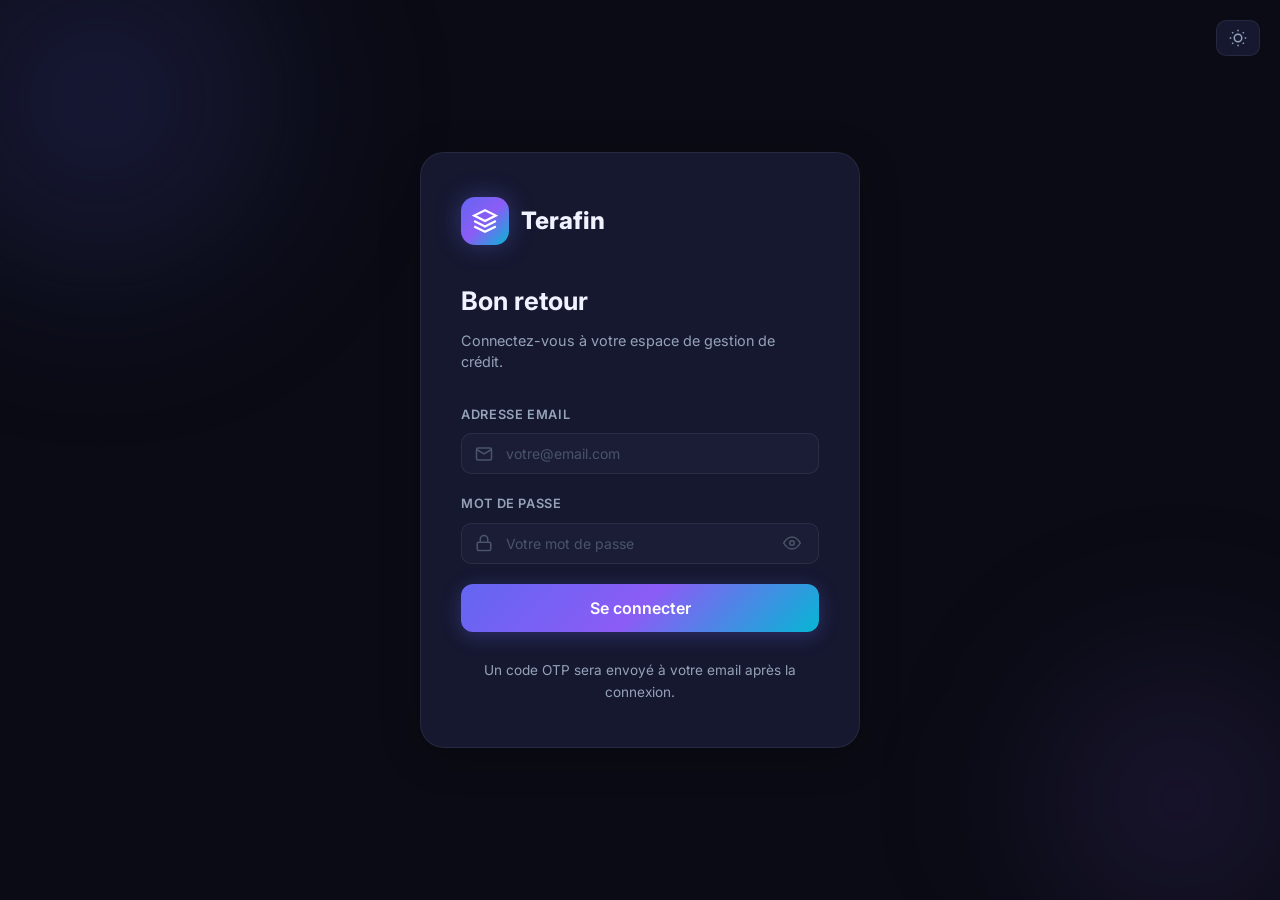
==== audit.html @ 6f6992c0 "Configure Vercel deployment" ====
<!DOCTYPE html>
<html lang="fr" data-theme="dark">

<head>
    <meta charset="UTF-8" />
    <meta name="viewport" content="width=device-width, initial-scale=1.0" />
    <title>Journal d'Audit — Terafin</title>
    <link rel="stylesheet" href="styles/main.css" />
    <link rel="stylesheet" href="styles/sidebar.css" />
    <style>
        .audit-item {
            display: flex;
            align-items: flex-start;
            gap: 14px;
            padding: 14px 24px;
            border-bottom: 1px solid var(--border-color);
            transition: background var(--transition-fast);
        }

        .audit-item:last-child {
            border-bottom: none;
        }

        .audit-item:hover {
            background: var(--bg-card-hover);
        }

        .audit-action {
            display: inline-flex;
            padding: 3px 8px;
            border-radius: 6px;
            font-size: .7rem;
            font-weight: 700;
            letter-spacing: .05em;
            min-width: 64px;
            justify-content: center;
        }

        .action-CREATE {
            background: rgba(16, 185, 129, .15);
            color: #10b981;
        }

        .action-UPDATE {
            background: rgba(245, 158, 11, .15);
            color: #f59e0b;
        }

        .action-DELETE {
            background: rgba(239, 68, 68, .15);
            color: #ef4444;
        }

        .action-LOGIN {
            background: rgba(99, 102, 241, .15);
            color: #6366f1;
        }

        .audit-path {
            font-size: .875rem;
            font-weight: 500;
            color: var(--text-primary);
            margin-top: 2px;
        }

        .audit-meta {
            font-size: .75rem;
            color: var(--text-muted);
            margin-top: 2px;
        }

        .entity-badge {
            font-size: .65rem;
            font-weight: 600;
            padding: 1px 6px;
            border-radius: 4px;
            background: var(--bg-input);
            color: var(--text-secondary);
            margin-left: 4px;
        }
    </style>
</head>

<body class="app-layout">
    <div id="sidebar-container"></div>
    <button class="theme-toggle" id="theme-toggle"></button>

    <main class="main-content" id="main-content">
        <div class="page-header">
            <div>
                <h1 class="page-title">Journal d'Audit</h1>
                <p class="page-subtitle">Toutes les actions sensibles tracées en temps réel</p>
            </div>
            <button class="btn btn-secondary" id="refresh-audit">
                <svg width="16" height="16" viewBox="0 0 24 24" fill="none" stroke="currentColor" stroke-width="2">
                    <polyline points="23 4 23 10 17 10" />
                    <polyline points="1 20 1 14 7 14" />
                    <path d="M3.51 9a9 9 0 0 1 14.85-3.36L23 10M1 14l4.64 4.36A9 9 0 0 0 20.49 15" />
                </svg>
                Actualiser
            </button>
        </div>

        <!-- Audit summary -->
        <div class="kpi-grid" style="grid-template-columns:repeat(4,1fr);margin-bottom:24px;" id="audit-kpis">
            <div class="kpi-card indigo">
                <div class="kpi-icon indigo">📝</div>
                <div class="kpi-value" id="total-actions">—</div>
                <div class="kpi-label">Total actions</div>
            </div>
            <div class="kpi-card green">
                <div class="kpi-icon green">➕</div>
                <div class="kpi-value" id="total-creates">—</div>
                <div class="kpi-label">Créations</div>
            </div>
            <div class="kpi-card purple">
                <div class="kpi-icon purple">✏️</div>
                <div class="kpi-value" id="total-updates">—</div>
                <div class="kpi-label">Modifications</div>
            </div>
            <div class="kpi-card rose">
                <div class="kpi-icon rose">🗑️</div>
                <div class="kpi-value" id="total-deletes">—</div>
                <div class="kpi-label">Suppressions</div>
            </div>
        </div>

        <!-- Filters -->
        <div class="table-container">
            <div class="table-toolbar">
                <span class="table-title">Entrées d'audit</span>
                <div class="flex gap-2">
                    <select id="filter-action" class="form-control"
                        style="width:auto;padding:7px 12px;font-size:.8rem;">
                        <option value="">Toutes les actions</option>
                        <option value="CREATE">CREATE</option>
                        <option value="UPDATE">UPDATE</option>
                        <option value="DELETE">DELETE</option>
                        <option value="LOGIN">LOGIN</option>
                    </select>
                    <div class="search-box">
                        <svg width="16" height="16" viewBox="0 0 24 24" fill="none" stroke="currentColor"
                            stroke-width="2">
                            <circle cx="11" cy="11" r="8" />
                            <line x1="21" y1="21" x2="16.65" y2="16.65" />
                        </svg>
                        <input type="text" id="search-audit" placeholder="Rechercher utilisateur, entité..." />
                    </div>
                </div>
            </div>

            <div id="audit-list">
                <div style="text-align:center;padding:40px" class="text-muted">
                    <div class="spinner" style="margin:0 auto 12px"></div>Chargement du journal...
                </div>
            </div>
            <div class="pagination" id="audit-pagination"></div>
        </div>
    </main>

    <div id="toast-container"></div>

    <script src="js/auth.js"></script>
    <script src="js/api.js"></script>
    <script src="js/shared.js"></script>
    <script src="js/sidebar.js"></script>
    <script>
        if (!AUTH.requireRole(['admin', 'superviseur'])) { }
        THEME.init();
        renderSidebar('audit.html');
        initShared();

        let allLogs = [];
        let currentPage = 1;
        const PAGE_SIZE = 20;

        async function loadAudit() {
            try {
                // Fetch stats and logs
                const [stats, data] = await Promise.all([
                    API.audit.stats().catch(() => ({})),
                    API.audit.logs(null, null, 1000).catch(() => [])
                ]);

                allLogs = Array.isArray(data) ? data : (data?.items || []);

                // Update KPIs from API stats or manual count
                document.getElementById('total-actions').textContent = stats.total_logs || allLogs.length;
                document.getElementById('total-creates').textContent = stats.count_create || allLogs.filter(l => l.action === 'CREATE').length;
                document.getElementById('total-updates').textContent = stats.count_update || allLogs.filter(l => l.action === 'UPDATE').length;
                document.getElementById('total-deletes').textContent = stats.count_delete || allLogs.filter(l => l.action === 'DELETE').length;

                renderList();
            } catch (err) {
                document.getElementById('audit-list').innerHTML =
                    `<p style="color:#ef4444;text-align:center;padding:32px">${err.message}</p>`;
            }
        }

        function renderList() {
            const actionF = document.getElementById('filter-action').value;
            const search = document.getElementById('search-audit').value.toLowerCase();

            let filtered = allLogs;
            if (actionF) filtered = filtered.filter(l => l.action === actionF);
            if (search) filtered = filtered.filter(l =>
                (l.username || '').toLowerCase().includes(search) ||
                (l.entity_type || '').toLowerCase().includes(search) ||
                (l.description || '').toLowerCase().includes(search) ||
                (String(l.entity_id || '')).includes(search)
            );

            const total = filtered.length;
            const pages = Math.ceil(total / PAGE_SIZE);
            if (currentPage > pages) currentPage = 1;
            const slice = filtered.slice((currentPage - 1) * PAGE_SIZE, currentPage * PAGE_SIZE);

            const container = document.getElementById('audit-list');
            if (slice.length === 0) {
                container.innerHTML = '<p class="text-muted text-center" style="padding:32px">Aucune entrée trouvée</p>';
            } else {
                container.innerHTML = slice.map(log => {
                    const action = log.action || 'INFO';
                    const entity = log.entity_type || '';
                    const entityId = log.entity_id ? `#${log.entity_id}` : '';
                    const username = log.username || 'Système';
                    const timestamp = log.timestamp || log.created_at;

                    return `
                        <div class="audit-item">
                            <span class="audit-action action-${action}">${action}</span>
                            <div style="flex:1;min-width:0;">
                                <div class="audit-path truncate">
                                    ${log.description || 'Action effectuée'}
                                    ${entity ? `<span class="entity-badge">${entity} ${entityId}</span>` : ''}
                                </div>
                                <div class="audit-meta">
                                    👤 <strong>${username}</strong>
                                    · ${formatDateTime(timestamp)}
                                </div>
                            </div>
                        </div>
                    `;
                }).join('');
            }

            const pag = document.getElementById('audit-pagination');
            if (pages <= 1) { pag.innerHTML = ''; return; }
            let html = `<button class="pagination-btn" onclick="changePage(${currentPage - 1})" ${currentPage === 1 ? 'disabled' : ''}>‹</button>`;
            for (let i = 1; i <= Math.min(pages, 10); i++) html += `<button class="pagination-btn ${i === currentPage ? 'active' : ''}" onclick="changePage(${i})">${i}</button>`;
            if (pages > 10) html += `<span class="text-muted text-sm" style="padding:0 8px">... ${pages}</span>`;
            html += `<button class="pagination-btn" onclick="changePage(${currentPage + 1})" ${currentPage === pages ? 'disabled' : ''}>›</button>`;
            pag.innerHTML = html;
        }

        function changePage(p) { currentPage = p; renderList(); }
        document.getElementById('filter-action').addEventListener('change', () => { currentPage = 1; renderList(); });
        document.getElementById('search-audit').addEventListener('input', () => { currentPage = 1; renderList(); });
        document.getElementById('refresh-audit').addEventListener('click', () => {
            document.getElementById('audit-list').innerHTML = '<div style="text-align:center;padding:32px" class="text-muted"><div class="spinner" style="margin:0 auto 12px"></div>Actualisation...</div>';
            loadAudit();
        });

        loadAudit();
    </script>
</body>

</html>
---- styles/main.css ----
/* ============================================
   TERAFIN — Global Styles & Theme System
   ============================================ */

@import url('https://fonts.googleapis.com/css2?family=Inter:wght@300;400;500;600;700;800&display=swap');

/* ── CSS Custom Properties (Design Tokens) ── */
:root {
  /* Brand Colors */
  --brand-primary: #6366f1;
  --brand-secondary: #8b5cf6;
  --brand-accent: #06b6d4;
  --brand-gradient: linear-gradient(135deg, #6366f1 0%, #8b5cf6 50%, #06b6d4 100%);

  /* Status Colors */
  --status-active: #10b981;
  --status-pending: #f59e0b;
  --status-late: #ef4444;
  --status-done: #3b82f6;
  --status-active-bg: rgba(16,185,129,.12);
  --status-pending-bg: rgba(245,158,11,.12);
  --status-late-bg: rgba(239,68,68,.12);
  --status-done-bg: rgba(59,130,246,.12);

  /* Sidebar */
  --sidebar-width: 260px;
  --sidebar-collapsed-width: 74px;

  /* Transitions */
  --transition: .25s cubic-bezier(.4,0,.2,1);
  --transition-fast: .15s ease;

  /* Shadows */
  --shadow-sm: 0 1px 3px rgba(0,0,0,.12);
  --shadow-md: 0 4px 16px rgba(0,0,0,.18);
  --shadow-lg: 0 8px 40px rgba(0,0,0,.24);
  --shadow-glow: 0 0 24px rgba(99,102,241,.35);
}

/* ── DARK THEME (default) ── */
[data-theme="dark"] {
  --bg-base: #0a0b14;
  --bg-surface: #111224;
  --bg-card: #161830;
  --bg-card-hover: #1c1f3a;
  --bg-input: #1a1d35;
  --bg-modal: #12142a;
  --border-color: rgba(255,255,255,.07);
  --border-color-hover: rgba(99,102,241,.4);
  --text-primary: #f0f2ff;
  --text-secondary: #94a3b8;
  --text-muted: #4a5568;
  --sidebar-bg: #0d0f1f;
  --sidebar-item-hover: rgba(99,102,241,.12);
  --sidebar-item-active: rgba(99,102,241,.2);
  --overlay: rgba(0,0,0,.7);
  --glass-bg: rgba(22,24,48,.7);
  --glass-border: rgba(255,255,255,.08);
  --scrollbar-track: #111224;
  --scrollbar-thumb: #2d3148;
}

/* ── LIGHT THEME ── */
[data-theme="light"] {
  --bg-base: #f0f2ff;
  --bg-surface: #e8eaf8;
  --bg-card: #ffffff;
  --bg-card-hover: #f5f6ff;
  --bg-input: #f3f4fd;
  --bg-modal: #ffffff;
  --border-color: rgba(99,102,241,.12);
  --border-color-hover: rgba(99,102,241,.4);
  --text-primary: #0f1020;
  --text-secondary: #4b5580;
  --text-muted: #9ba3b8;
  --sidebar-bg: #ffffff;
  --sidebar-item-hover: rgba(99,102,241,.08);
  --sidebar-item-active: rgba(99,102,241,.14);
  --overlay: rgba(0,0,20,.5);
  --glass-bg: rgba(255,255,255,.8);
  --glass-border: rgba(99,102,241,.12);
  --scrollbar-track: #e8eaf8;
  --scrollbar-thumb: #c7cbee;
}

/* ── Reset & Base ── */
*, *::before, *::after { box-sizing: border-box; margin: 0; padding: 0; }

html { font-size: 16px; scroll-behavior: smooth; }

body {
  font-family: 'Inter', system-ui, sans-serif;
  background: var(--bg-base);
  color: var(--text-primary);
  line-height: 1.6;
  min-height: 100vh;
  transition: background var(--transition), color var(--transition);
}

/* ── Scrollbar ── */
::-webkit-scrollbar { width: 6px; height: 6px; }
::-webkit-scrollbar-track { background: var(--scrollbar-track); }
::-webkit-scrollbar-thumb { background: var(--scrollbar-thumb); border-radius: 99px; }

/* ── Layout ── */
.app-layout {
  display: flex;
  min-height: 100vh;
}

.main-content {
  flex: 1;
  margin-left: var(--sidebar-width);
  padding: 32px;
  transition: margin-left var(--transition);
  min-width: 0;
}

.main-content.collapsed { margin-left: var(--sidebar-collapsed-width); }

/* ── Page Header ── */
.page-header {
  display: flex;
  align-items: center;
  justify-content: space-between;
  margin-bottom: 32px;
  flex-wrap: wrap;
  gap: 16px;
}

.page-title {
  font-size: 1.75rem;
  font-weight: 700;
  background: var(--brand-gradient);
  -webkit-background-clip: text;
  -webkit-text-fill-color: transparent;
  background-clip: text;
}

.page-subtitle {
  font-size: .9rem;
  color: var(--text-secondary);
  margin-top: 4px;
}

/* ── Cards ── */
.card {
  background: var(--bg-card);
  border: 1px solid var(--border-color);
  border-radius: 16px;
  padding: 24px;
  transition: background var(--transition), border-color var(--transition), transform var(--transition), box-shadow var(--transition);
}

.card:hover {
  border-color: var(--border-color-hover);
  box-shadow: var(--shadow-md);
}

.card-glass {
  background: var(--glass-bg);
  border: 1px solid var(--glass-border);
  backdrop-filter: blur(20px);
  -webkit-backdrop-filter: blur(20px);
  border-radius: 16px;
  padding: 24px;
}

/* ── KPI Cards ── */
.kpi-grid {
  display: grid;
  grid-template-columns: repeat(auto-fit, minmax(220px, 1fr));
  gap: 20px;
  margin-bottom: 32px;
}

.kpi-card {
  background: var(--bg-card);
  border: 1px solid var(--border-color);
  border-radius: 16px;
  padding: 24px;
  position: relative;
  overflow: hidden;
  transition: transform var(--transition), box-shadow var(--transition), border-color var(--transition);
}

.kpi-card::before {
  content: '';
  position: absolute;
  top: 0; right: 0;
  width: 80px; height: 80px;
  border-radius: 50%;
  opacity: .08;
  transform: translate(20px,-20px);
}

.kpi-card.indigo::before { background: #6366f1; }
.kpi-card.purple::before { background: #8b5cf6; }
.kpi-card.cyan::before   { background: #06b6d4; }
.kpi-card.rose::before   { background: #f43f5e; }
.kpi-card.green::before  { background: #10b981; }

.kpi-card:hover {
  transform: translateY(-4px);
  box-shadow: var(--shadow-md);
  border-color: var(--border-color-hover);
}

.kpi-icon {
  width: 48px; height: 48px;
  border-radius: 12px;
  display: flex; align-items: center; justify-content: center;
  margin-bottom: 16px;
  font-size: 1.25rem;
}

.kpi-icon.indigo { background: rgba(99,102,241,.15); color: #6366f1; }
.kpi-icon.purple { background: rgba(139,92,246,.15); color: #8b5cf6; }
.kpi-icon.cyan   { background: rgba(6,182,212,.15);  color: #06b6d4; }
.kpi-icon.rose   { background: rgba(244,63,94,.15);  color: #f43f5e; }
.kpi-icon.green  { background: rgba(16,185,129,.15); color: #10b981; }

.kpi-value {
  font-size: 2rem;
  font-weight: 800;
  color: var(--text-primary);
  line-height: 1;
}

.kpi-label {
  font-size: .8rem;
  color: var(--text-secondary);
  margin-top: 6px;
  text-transform: uppercase;
  letter-spacing: .05em;
}

.kpi-change {
  font-size: .8rem;
  margin-top: 12px;
  display: flex;
  align-items: center;
  gap: 4px;
}

.kpi-change.up   { color: var(--status-active); }
.kpi-change.down { color: var(--status-late); }

/* ── Buttons ── */
.btn {
  display: inline-flex;
  align-items: center;
  gap: 8px;
  padding: 10px 20px;
  border-radius: 10px;
  font-weight: 500;
  font-size: .875rem;
  font-family: inherit;
  cursor: pointer;
  border: none;
  transition: all var(--transition-fast);
  text-decoration: none;
  white-space: nowrap;
}

.btn-primary {
  background: var(--brand-gradient);
  color: #fff;
  box-shadow: 0 4px 14px rgba(99,102,241,.3);
}
.btn-primary:hover {
  opacity: .9;
  transform: translateY(-2px);
  box-shadow: 0 6px 20px rgba(99,102,241,.45);
}

.btn-secondary {
  background: var(--bg-card);
  color: var(--text-primary);
  border: 1px solid var(--border-color);
}
.btn-secondary:hover {
  border-color: var(--brand-primary);
  color: var(--brand-primary);
}

.btn-danger {
  background: rgba(239,68,68,.15);
  color: #ef4444;
  border: 1px solid rgba(239,68,68,.2);
}
.btn-danger:hover { background: rgba(239,68,68,.25); }

.btn-success {
  background: rgba(16,185,129,.15);
  color: #10b981;
  border: 1px solid rgba(16,185,129,.2);
}
.btn-success:hover { background: rgba(16,185,129,.25); }

.btn-sm { padding: 6px 14px; font-size: .8rem; border-radius: 8px; }
.btn-icon { padding: 8px; border-radius: 8px; }

/* ── Badges / Status Pills ── */
.badge {
  display: inline-flex;
  align-items: center;
  gap: 5px;
  padding: 4px 10px;
  border-radius: 99px;
  font-size: .75rem;
  font-weight: 600;
}

.badge-active  { background: var(--status-active-bg);  color: var(--status-active);  }
.badge-pending { background: var(--status-pending-bg); color: var(--status-pending); }
.badge-late    { background: var(--status-late-bg);    color: var(--status-late);    }
.badge-done    { background: var(--status-done-bg);    color: var(--status-done);    }

/* ── Tables ── */
.table-container {
  background: var(--bg-card);
  border: 1px solid var(--border-color);
  border-radius: 16px;
  overflow: hidden;
}

.table-toolbar {
  display: flex;
  align-items: center;
  justify-content: space-between;
  padding: 20px 24px;
  gap: 16px;
  flex-wrap: wrap;
  border-bottom: 1px solid var(--border-color);
}

.table-title {
  font-weight: 700;
  font-size: 1rem;
}

.search-box {
  display: flex;
  align-items: center;
  gap: 8px;
  background: var(--bg-input);
  border: 1px solid var(--border-color);
  border-radius: 10px;
  padding: 8px 14px;
  transition: border-color var(--transition-fast);
}

.search-box:focus-within { border-color: var(--brand-primary); }

.search-box input {
  background: none;
  border: none;
  outline: none;
  color: var(--text-primary);
  font-family: inherit;
  font-size: .875rem;
  width: 220px;
}

.search-box input::placeholder { color: var(--text-muted); }

table {
  width: 100%;
  border-collapse: collapse;
}

th, td {
  padding: 14px 24px;
  text-align: left;
  font-size: .875rem;
}

th {
  font-weight: 600;
  color: var(--text-secondary);
  font-size: .75rem;
  text-transform: uppercase;
  letter-spacing: .05em;
  background: var(--bg-surface);
}

td { color: var(--text-primary); }

tr:not(:last-child) td { border-bottom: 1px solid var(--border-color); }
tbody tr { transition: background var(--transition-fast); }
tbody tr:hover { background: var(--bg-card-hover); }

/* ── Forms & Inputs ── */
.form-group { margin-bottom: 20px; }

.form-label {
  display: block;
  font-size: .8rem;
  font-weight: 600;
  color: var(--text-secondary);
  text-transform: uppercase;
  letter-spacing: .05em;
  margin-bottom: 8px;
}

.form-control {
  width: 100%;
  background: var(--bg-input);
  border: 1.5px solid var(--border-color);
  border-radius: 10px;
  padding: 11px 16px;
  color: var(--text-primary);
  font-family: inherit;
  font-size: .875rem;
  outline: none;
  transition: border-color var(--transition-fast), box-shadow var(--transition-fast);
}

.form-control:focus {
  border-color: var(--brand-primary);
  box-shadow: 0 0 0 3px rgba(99,102,241,.15);
}

.form-control::placeholder { color: var(--text-muted); }

select.form-control { cursor: pointer; }

.form-row {
  display: grid;
  grid-template-columns: 1fr 1fr;
  gap: 16px;
}

/* ── Modals ── */
.modal-overlay {
  position: fixed;
  inset: 0;
  background: var(--overlay);
  backdrop-filter: blur(6px);
  display: flex;
  align-items: center;
  justify-content: center;
  z-index: 1000;
  opacity: 0;
  visibility: hidden;
  transition: all var(--transition);
}

.modal-overlay.active {
  opacity: 1;
  visibility: visible;
}

.modal {
  background: var(--bg-modal);
  border: 1px solid var(--border-color);
  border-radius: 20px;
  padding: 32px;
  max-width: 560px;
  width: calc(100% - 32px);
  max-height: 85vh;
  overflow-y: auto;
  transform: translateY(24px) scale(.97);
  transition: transform var(--transition);
  box-shadow: var(--shadow-lg);
}

.modal-overlay.active .modal {
  transform: translateY(0) scale(1);
}

.modal-header {
  display: flex;
  align-items: center;
  justify-content: space-between;
  margin-bottom: 28px;
}

.modal-title {
  font-size: 1.25rem;
  font-weight: 700;
}

.modal-close {
  background: var(--bg-input);
  border: 1px solid var(--border-color);
  border-radius: 8px;
  color: var(--text-secondary);
  width: 32px; height: 32px;
  display: flex; align-items: center; justify-content: center;
  cursor: pointer;
  transition: all var(--transition-fast);
}
.modal-close:hover { color: var(--text-primary); border-color: var(--border-color-hover); }

/* ── Progress Bars ── */
.progress-bar-container { width: 100%; }

.progress-bar-label {
  display: flex;
  justify-content: space-between;
  font-size: .75rem;
  color: var(--text-secondary);
  margin-bottom: 6px;
}

.progress-bar-track {
  height: 8px;
  background: var(--bg-input);
  border-radius: 99px;
  overflow: hidden;
}

.progress-bar-fill {
  height: 100%;
  background: var(--brand-gradient);
  border-radius: 99px;
  transition: width .8s cubic-bezier(.4,0,.2,1);
}

/* ── Toast Notifications ── */
#toast-container {
  position: fixed;
  bottom: 24px;
  right: 24px;
  z-index: 9999;
  display: flex;
  flex-direction: column;
  gap: 10px;
  max-width: 360px;
}

.toast {
  background: var(--bg-card);
  border: 1px solid var(--border-color);
  border-radius: 12px;
  padding: 14px 18px;
  display: flex;
  align-items: flex-start;
  gap: 12px;
  box-shadow: var(--shadow-lg);
  animation: slideInRight .3s ease forwards;
  font-size: .875rem;
}

.toast.success { border-left: 3px solid var(--status-active); }
.toast.error   { border-left: 3px solid var(--status-late); }
.toast.warning { border-left: 3px solid var(--status-pending); }
.toast.info    { border-left: 3px solid var(--brand-primary); }

.toast-icon { flex-shrink: 0; width: 18px; height: 18px; margin-top: 2px; }
.toast-content { flex: 1; }
.toast-title { font-weight: 600; color: var(--text-primary); }
.toast-message { color: var(--text-secondary); margin-top: 2px; font-size: .8rem; }

/* ── Loading States ── */
.skeleton {
  background: linear-gradient(90deg, var(--bg-card) 25%, var(--bg-card-hover) 50%, var(--bg-card) 75%);
  background-size: 200% 100%;
  animation: shimmer 1.5s infinite;
  border-radius: 8px;
}

.spinner {
  width: 24px; height: 24px;
  border: 3px solid var(--border-color);
  border-top-color: var(--brand-primary);
  border-radius: 50%;
  animation: spin .7s linear infinite;
  display: inline-block;
}

/* ── Pagination ── */
.pagination {
  display: flex;
  align-items: center;
  gap: 6px;
  padding: 16px 24px;
  border-top: 1px solid var(--border-color);
  justify-content: flex-end;
}

.pagination-btn {
  width: 36px; height: 36px;
  border-radius: 8px;
  display: flex; align-items: center; justify-content: center;
  background: var(--bg-input);
  border: 1px solid var(--border-color);
  color: var(--text-secondary);
  cursor: pointer;
  font-size: .875rem;
  transition: all var(--transition-fast);
}

.pagination-btn:hover,
.pagination-btn.active {
  background: var(--brand-primary);
  border-color: var(--brand-primary);
  color: #fff;
}

/* ── Utility ── */
.flex     { display: flex; }
.items-center { align-items: center; }
.justify-between { justify-content: space-between; }
.gap-2 { gap: 8px; }
.gap-3 { gap: 12px; }
.gap-4 { gap: 16px; }
.mb-2 { margin-bottom: 8px; }
.mb-4 { margin-bottom: 16px; }
.mb-6 { margin-bottom: 24px; }
.mb-8 { margin-bottom: 32px; }
.mt-auto { margin-top: auto; }
.text-sm { font-size: .875rem; }
.text-xs { font-size: .75rem; }
.text-muted { color: var(--text-secondary); }
.text-center { text-align: center; }
.font-bold { font-weight: 700; }
.font-semibold { font-weight: 600; }
.hidden { display: none !important; }
.w-full { width: 100%; }
.truncate { overflow: hidden; text-overflow: ellipsis; white-space: nowrap; }

/* ── Charts section ── */
.charts-grid {
  display: grid;
  grid-template-columns: 2fr 1fr;
  gap: 20px;
  margin-bottom: 32px;
}

.chart-card {
  background: var(--bg-card);
  border: 1px solid var(--border-color);
  border-radius: 16px;
  padding: 24px;
}

.chart-header {
  display: flex;
  align-items: center;
  justify-content: space-between;
  margin-bottom: 24px;
}

.chart-title {
  font-weight: 700;
  font-size: .975rem;
}

/* ── Keyframes ── */
@keyframes slideInRight {
  from { transform: translateX(100%); opacity: 0; }
  to   { transform: translateX(0);    opacity: 1; }
}

@keyframes shimmer {
  0%   { background-position:  200% 0; }
  100% { background-position: -200% 0; }
}

@keyframes spin {
  to { transform: rotate(360deg); }
}

@keyframes fadeIn {
  from { opacity: 0; transform: translateY(12px); }
  to   { opacity: 1; transform: translateY(0); }
}

@keyframes countUp {
  from { opacity: 0; transform: translateY(20px); }
  to   { opacity: 1; transform: translateY(0); }
}

.fade-in { animation: fadeIn .5s ease both; }

/* ── Responsive ── */
@media (max-width: 1024px) {
  .charts-grid { grid-template-columns: 1fr; }
}

@media (max-width: 768px) {
  .main-content { margin-left: 0; padding: 16px; }
  .form-row { grid-template-columns: 1fr; }
  .kpi-grid { grid-template-columns: 1fr 1fr; }
  table { font-size: .8rem; }
  th, td { padding: 10px 14px; }
}

@media (max-width: 480px) {
  .kpi-grid { grid-template-columns: 1fr; }
}
---- styles/sidebar.css ----
/* ============================================
   TERAFIN — Sidebar Styles
   ============================================ */

.sidebar {
    position: fixed;
    top: 0;
    left: 0;
    width: var(--sidebar-width);
    height: 100vh;
    background: var(--sidebar-bg);
    border-right: 1px solid var(--border-color);
    display: flex;
    flex-direction: column;
    z-index: 100;
    transition: width var(--transition), transform var(--transition);
    overflow: hidden;
}

/* ── Logo / Brand ── */
.sidebar-brand {
    padding: 24px 20px;
    display: flex;
    align-items: center;
    gap: 12px;
    border-bottom: 1px solid var(--border-color);
    flex-shrink: 0;
    text-decoration: none;
}

.sidebar-brand-logo {
    width: 38px;
    height: 38px;
    background: var(--brand-gradient);
    border-radius: 10px;
    display: flex;
    align-items: center;
    justify-content: center;
    flex-shrink: 0;
    box-shadow: 0 4px 14px rgba(99, 102, 241, .35);
}

.sidebar-brand-logo svg {
    width: 20px;
    height: 20px;
    color: #fff;
}

.sidebar-brand-text {
    display: flex;
    flex-direction: column;
    overflow: hidden;
    transition: opacity var(--transition), width var(--transition);
}

.sidebar-brand-name {
    font-size: 1.1rem;
    font-weight: 800;
    color: var(--text-primary);
    letter-spacing: -.02em;
    white-space: nowrap;
}

.sidebar-brand-sub {
    font-size: .7rem;
    color: var(--text-secondary);
    text-transform: uppercase;
    letter-spacing: .08em;
    white-space: nowrap;
}

/* ── Navigation ── */
.sidebar-nav {
    flex: 1;
    overflow-y: auto;
    padding: 16px 12px;
    display: flex;
    flex-direction: column;
    gap: 2px;
}

.sidebar-nav::-webkit-scrollbar {
    width: 0;
}

.nav-section-label {
    display: none;
}

.nav-item {
    display: flex;
    align-items: center;
    gap: 12px;
    padding: 11px 12px;
    border-radius: 10px;
    color: var(--text-secondary);
    text-decoration: none;
    font-size: .875rem;
    font-weight: 500;
    transition: all var(--transition-fast);
    white-space: nowrap;
    position: relative;
    cursor: pointer;
}

.nav-item:hover {
    background: var(--sidebar-item-hover);
    color: var(--text-primary);
}

.nav-item.active {
    background: var(--sidebar-item-active);
    color: var(--brand-primary);
}

.nav-item.active::before {
    content: '';
    position: absolute;
    left: 0;
    top: 50%;
    transform: translateY(-50%);
    width: 3px;
    height: 20px;
    background: var(--brand-primary);
    border-radius: 0 3px 3px 0;
}

.nav-item-icon {
    width: 20px;
    height: 20px;
    flex-shrink: 0;
    display: flex;
    align-items: center;
    justify-content: center;
}

.nav-item-text {
    flex: 1;
    overflow: hidden;
    transition: opacity var(--transition), max-width var(--transition);
}

.nav-item-badge {
    min-width: 20px;
    height: 20px;
    background: var(--status-late);
    color: #fff;
    border-radius: 99px;
    font-size: .65rem;
    font-weight: 700;
    display: flex;
    align-items: center;
    justify-content: center;
    padding: 0 5px;
    transition: opacity var(--transition);
}

/* ── User Profile Section ── */
.sidebar-user {
    padding: 16px 12px;
    border-top: 1px solid var(--border-color);
    flex-shrink: 0;
}

.sidebar-user-card {
    display: flex;
    align-items: center;
    gap: 12px;
    padding: 10px;
    border-radius: 12px;
    background: var(--bg-input);
    border: 1px solid var(--border-color);
    cursor: pointer;
    transition: all var(--transition-fast);
    overflow: hidden;
}

.sidebar-user-card:hover {
    border-color: var(--border-color-hover);
}

.user-avatar {
    width: 36px;
    height: 36px;
    background: var(--brand-gradient);
    border-radius: 10px;
    display: flex;
    align-items: center;
    justify-content: center;
    color: #fff;
    font-weight: 700;
    font-size: .9rem;
    flex-shrink: 0;
}

.user-info {
    flex: 1;
    overflow: hidden;
    transition: opacity var(--transition), max-width var(--transition);
}

.user-name {
    font-size: .875rem;
    font-weight: 600;
    color: var(--text-primary);
    white-space: nowrap;
    overflow: hidden;
    text-overflow: ellipsis;
}

.user-role {
    font-size: .7rem;
    color: var(--text-secondary);
    text-transform: capitalize;
}

.user-logout-btn {
    color: var(--text-muted);
    transition: color var(--transition-fast);
    display: flex;
    flex-shrink: 0;
}

.user-logout-btn:hover {
    color: var(--status-late);
}

/* ── Collapsed state ── */
.sidebar.collapsed {
    width: var(--sidebar-collapsed-width);
}

.sidebar.collapsed .sidebar-brand-text,
.sidebar.collapsed .nav-item-text,
.sidebar.collapsed .nav-item-badge,
.sidebar.collapsed .nav-section-label,
.sidebar.collapsed .user-info,
.sidebar.collapsed .user-logout-btn {
    display: none;
}

.sidebar.collapsed .nav-item {
    justify-content: center;
    padding: 11px;
}

.sidebar.collapsed .sidebar-brand {
    justify-content: center;
    padding: 20px;
}

.sidebar.collapsed .sidebar-user-card {
    justify-content: center;
    padding: 10px;
}

/* ── Toggle Button ── */
.sidebar-toggle {
    position: fixed;
    top: 22px;
    left: calc(var(--sidebar-width) - 16px);
    width: 32px;
    height: 32px;
    background: var(--bg-card);
    border: 1px solid var(--border-color);
    border-radius: 8px;
    display: flex;
    align-items: center;
    justify-content: center;
    cursor: pointer;
    z-index: 101;
    transition: left var(--transition), background var(--transition-fast);
    color: var(--text-secondary);
}

.sidebar-toggle:hover {
    border-color: var(--brand-primary);
    color: var(--brand-primary);
}

.sidebar.collapsed~.sidebar-toggle {
    left: calc(var(--sidebar-collapsed-width) - 16px);
}

/* ── Theme Toggle ── */
.theme-toggle {
    position: fixed;
    top: 20px;
    right: 24px;
    z-index: 200;
    background: var(--bg-card);
    border: 1px solid var(--border-color);
    border-radius: 10px;
    padding: 8px 10px;
    display: flex;
    align-items: center;
    gap: 6px;
    cursor: pointer;
    transition: all var(--transition-fast);
    color: var(--text-secondary);
    font-size: .8rem;
    font-family: inherit;
}

.theme-toggle:hover {
    border-color: var(--brand-primary);
    color: var(--brand-primary);
}

/* ── Mobile overlay ── */
.sidebar-overlay {
    display: none;
    position: fixed;
    inset: 0;
    background: var(--overlay);
    z-index: 99;
}

@media (max-width: 768px) {
    .sidebar {
        transform: translateX(-100%);
        width: var(--sidebar-width) !important;
        z-index: 200;
    }

    .sidebar.mobile-open {
        transform: translateX(0);
    }

    .sidebar-overlay.active {
        display: block;
    }

    .sidebar-toggle {
        left: 16px;
        top: 16px;
    }

    .sidebar.mobile-open~.sidebar-toggle {
        left: calc(var(--sidebar-width) - 16px);
    }

    .mobile-menu-btn {
        display: flex;
    }
}
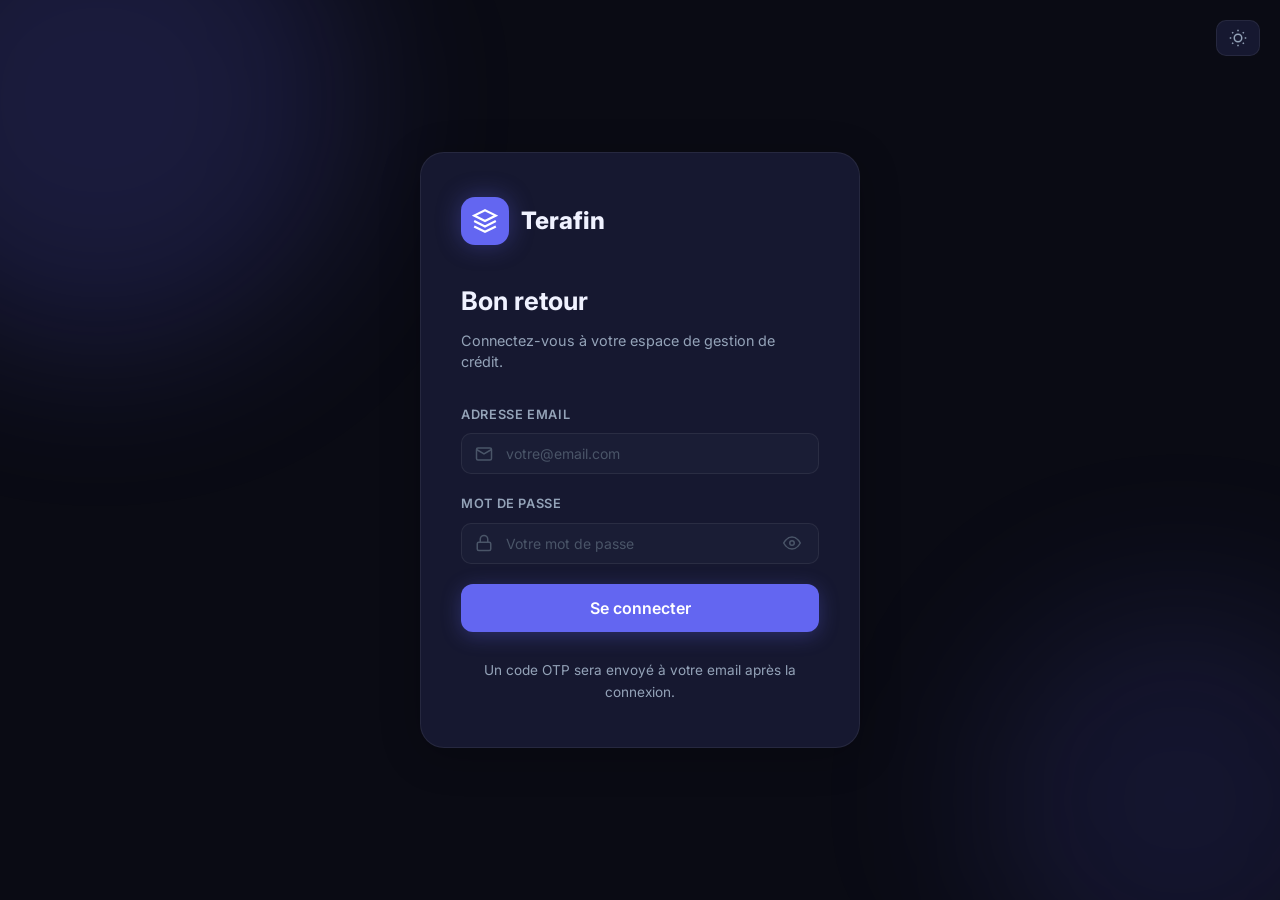
==== commit d3b1f8cd: "fix: cache-bust CSS v2 pour forcer rechargement couleurs solides" ====
--- a/audit.html
+++ b/audit.html
@@ -5,8 +5,8 @@
     <meta charset="UTF-8" />
     <meta name="viewport" content="width=device-width, initial-scale=1.0" />
     <title>Journal d'Audit — Terafin</title>
-    <link rel="stylesheet" href="styles/main.css" />
-    <link rel="stylesheet" href="styles/sidebar.css" />
+    <link rel="stylesheet" href="styles/main.css?v=2" />
+    <link rel="stylesheet" href="styles/sidebar.css?v=2" />
     <style>
         .audit-item {
             display: flex;
--- a/styles/main.css
+++ b/styles/main.css
@@ -10,31 +10,31 @@
   --brand-primary: #6366f1;
   --brand-secondary: #8b5cf6;
   --brand-accent: #06b6d4;
-  --brand-gradient: linear-gradient(135deg, #6366f1 0%, #8b5cf6 50%, #06b6d4 100%);
+  --brand-gradient: #6366f1;
 
   /* Status Colors */
   --status-active: #10b981;
   --status-pending: #f59e0b;
   --status-late: #ef4444;
   --status-done: #3b82f6;
-  --status-active-bg: rgba(16,185,129,.12);
-  --status-pending-bg: rgba(245,158,11,.12);
-  --status-late-bg: rgba(239,68,68,.12);
-  --status-done-bg: rgba(59,130,246,.12);
+  --status-active-bg: rgba(16, 185, 129, .12);
+  --status-pending-bg: rgba(245, 158, 11, .12);
+  --status-late-bg: rgba(239, 68, 68, .12);
+  --status-done-bg: rgba(59, 130, 246, .12);
 
   /* Sidebar */
   --sidebar-width: 260px;
   --sidebar-collapsed-width: 74px;
 
   /* Transitions */
-  --transition: .25s cubic-bezier(.4,0,.2,1);
+  --transition: .25s cubic-bezier(.4, 0, .2, 1);
   --transition-fast: .15s ease;
 
   /* Shadows */
-  --shadow-sm: 0 1px 3px rgba(0,0,0,.12);
-  --shadow-md: 0 4px 16px rgba(0,0,0,.18);
-  --shadow-lg: 0 8px 40px rgba(0,0,0,.24);
-  --shadow-glow: 0 0 24px rgba(99,102,241,.35);
+  --shadow-sm: 0 1px 3px rgba(0, 0, 0, .12);
+  --shadow-md: 0 4px 16px rgba(0, 0, 0, .18);
+  --shadow-lg: 0 8px 40px rgba(0, 0, 0, .24);
+  --shadow-glow: 0 0 24px rgba(99, 102, 241, .35);
 }
 
 /* ── DARK THEME (default) ── */
@@ -45,17 +45,17 @@
   --bg-card-hover: #1c1f3a;
   --bg-input: #1a1d35;
   --bg-modal: #12142a;
-  --border-color: rgba(255,255,255,.07);
-  --border-color-hover: rgba(99,102,241,.4);
+  --border-color: rgba(255, 255, 255, .07);
+  --border-color-hover: rgba(99, 102, 241, .4);
   --text-primary: #f0f2ff;
   --text-secondary: #94a3b8;
   --text-muted: #4a5568;
   --sidebar-bg: #0d0f1f;
-  --sidebar-item-hover: rgba(99,102,241,.12);
-  --sidebar-item-active: rgba(99,102,241,.2);
-  --overlay: rgba(0,0,0,.7);
-  --glass-bg: rgba(22,24,48,.7);
-  --glass-border: rgba(255,255,255,.08);
+  --sidebar-item-hover: rgba(99, 102, 241, .12);
+  --sidebar-item-active: rgba(99, 102, 241, .2);
+  --overlay: rgba(0, 0, 0, .7);
+  --glass-bg: rgba(22, 24, 48, .7);
+  --glass-border: rgba(255, 255, 255, .08);
   --scrollbar-track: #111224;
   --scrollbar-thumb: #2d3148;
 }
@@ -68,25 +68,34 @@
   --bg-card-hover: #f5f6ff;
   --bg-input: #f3f4fd;
   --bg-modal: #ffffff;
-  --border-color: rgba(99,102,241,.12);
-  --border-color-hover: rgba(99,102,241,.4);
+  --border-color: rgba(99, 102, 241, .12);
+  --border-color-hover: rgba(99, 102, 241, .4);
   --text-primary: #0f1020;
   --text-secondary: #4b5580;
   --text-muted: #9ba3b8;
   --sidebar-bg: #ffffff;
-  --sidebar-item-hover: rgba(99,102,241,.08);
-  --sidebar-item-active: rgba(99,102,241,.14);
-  --overlay: rgba(0,0,20,.5);
-  --glass-bg: rgba(255,255,255,.8);
-  --glass-border: rgba(99,102,241,.12);
+  --sidebar-item-hover: rgba(99, 102, 241, .08);
+  --sidebar-item-active: rgba(99, 102, 241, .14);
+  --overlay: rgba(0, 0, 20, .5);
+  --glass-bg: rgba(255, 255, 255, .8);
+  --glass-border: rgba(99, 102, 241, .12);
   --scrollbar-track: #e8eaf8;
   --scrollbar-thumb: #c7cbee;
 }
 
 /* ── Reset & Base ── */
-*, *::before, *::after { box-sizing: border-box; margin: 0; padding: 0; }
-
-html { font-size: 16px; scroll-behavior: smooth; }
+*,
+*::before,
+*::after {
+  box-sizing: border-box;
+  margin: 0;
+  padding: 0;
+}
+
+html {
+  font-size: 16px;
+  scroll-behavior: smooth;
+}
 
 body {
   font-family: 'Inter', system-ui, sans-serif;
@@ -98,9 +107,19 @@
 }
 
 /* ── Scrollbar ── */
-::-webkit-scrollbar { width: 6px; height: 6px; }
-::-webkit-scrollbar-track { background: var(--scrollbar-track); }
-::-webkit-scrollbar-thumb { background: var(--scrollbar-thumb); border-radius: 99px; }
+::-webkit-scrollbar {
+  width: 6px;
+  height: 6px;
+}
+
+::-webkit-scrollbar-track {
+  background: var(--scrollbar-track);
+}
+
+::-webkit-scrollbar-thumb {
+  background: var(--scrollbar-thumb);
+  border-radius: 99px;
+}
 
 /* ── Layout ── */
 .app-layout {
@@ -116,7 +135,9 @@
   min-width: 0;
 }
 
-.main-content.collapsed { margin-left: var(--sidebar-collapsed-width); }
+.main-content.collapsed {
+  margin-left: var(--sidebar-collapsed-width);
+}
 
 /* ── Page Header ── */
 .page-header {
@@ -131,10 +152,7 @@
 .page-title {
   font-size: 1.75rem;
   font-weight: 700;
-  background: var(--brand-gradient);
-  -webkit-background-clip: text;
-  -webkit-text-fill-color: transparent;
-  background-clip: text;
+  color: var(--brand-primary);
 }
 
 .page-subtitle {
@@ -187,18 +205,34 @@
 .kpi-card::before {
   content: '';
   position: absolute;
-  top: 0; right: 0;
-  width: 80px; height: 80px;
+  top: 0;
+  right: 0;
+  width: 80px;
+  height: 80px;
   border-radius: 50%;
   opacity: .08;
-  transform: translate(20px,-20px);
-}
-
-.kpi-card.indigo::before { background: #6366f1; }
-.kpi-card.purple::before { background: #8b5cf6; }
-.kpi-card.cyan::before   { background: #06b6d4; }
-.kpi-card.rose::before   { background: #f43f5e; }
-.kpi-card.green::before  { background: #10b981; }
+  transform: translate(20px, -20px);
+}
+
+.kpi-card.indigo::before {
+  background: #6366f1;
+}
+
+.kpi-card.purple::before {
+  background: #8b5cf6;
+}
+
+.kpi-card.cyan::before {
+  background: #06b6d4;
+}
+
+.kpi-card.rose::before {
+  background: #f43f5e;
+}
+
+.kpi-card.green::before {
+  background: #10b981;
+}
 
 .kpi-card:hover {
   transform: translateY(-4px);
@@ -207,18 +241,40 @@
 }
 
 .kpi-icon {
-  width: 48px; height: 48px;
+  width: 48px;
+  height: 48px;
   border-radius: 12px;
-  display: flex; align-items: center; justify-content: center;
+  display: flex;
+  align-items: center;
+  justify-content: center;
   margin-bottom: 16px;
   font-size: 1.25rem;
 }
 
-.kpi-icon.indigo { background: rgba(99,102,241,.15); color: #6366f1; }
-.kpi-icon.purple { background: rgba(139,92,246,.15); color: #8b5cf6; }
-.kpi-icon.cyan   { background: rgba(6,182,212,.15);  color: #06b6d4; }
-.kpi-icon.rose   { background: rgba(244,63,94,.15);  color: #f43f5e; }
-.kpi-icon.green  { background: rgba(16,185,129,.15); color: #10b981; }
+.kpi-icon.indigo {
+  background: rgba(99, 102, 241, .15);
+  color: #6366f1;
+}
+
+.kpi-icon.purple {
+  background: rgba(139, 92, 246, .15);
+  color: #8b5cf6;
+}
+
+.kpi-icon.cyan {
+  background: rgba(6, 182, 212, .15);
+  color: #06b6d4;
+}
+
+.kpi-icon.rose {
+  background: rgba(244, 63, 94, .15);
+  color: #f43f5e;
+}
+
+.kpi-icon.green {
+  background: rgba(16, 185, 129, .15);
+  color: #10b981;
+}
 
 .kpi-value {
   font-size: 2rem;
@@ -243,8 +299,13 @@
   gap: 4px;
 }
 
-.kpi-change.up   { color: var(--status-active); }
-.kpi-change.down { color: var(--status-late); }
+.kpi-change.up {
+  color: var(--status-active);
+}
+
+.kpi-change.down {
+  color: var(--status-late);
+}
 
 /* ── Buttons ── */
 .btn {
@@ -266,12 +327,13 @@
 .btn-primary {
   background: var(--brand-gradient);
   color: #fff;
-  box-shadow: 0 4px 14px rgba(99,102,241,.3);
-}
+  box-shadow: 0 4px 14px rgba(99, 102, 241, .3);
+}
+
 .btn-primary:hover {
   opacity: .9;
   transform: translateY(-2px);
-  box-shadow: 0 6px 20px rgba(99,102,241,.45);
+  box-shadow: 0 6px 20px rgba(99, 102, 241, .45);
 }
 
 .btn-secondary {
@@ -279,27 +341,42 @@
   color: var(--text-primary);
   border: 1px solid var(--border-color);
 }
+
 .btn-secondary:hover {
   border-color: var(--brand-primary);
   color: var(--brand-primary);
 }
 
 .btn-danger {
-  background: rgba(239,68,68,.15);
+  background: rgba(239, 68, 68, .15);
   color: #ef4444;
-  border: 1px solid rgba(239,68,68,.2);
-}
-.btn-danger:hover { background: rgba(239,68,68,.25); }
+  border: 1px solid rgba(239, 68, 68, .2);
+}
+
+.btn-danger:hover {
+  background: rgba(239, 68, 68, .25);
+}
 
 .btn-success {
-  background: rgba(16,185,129,.15);
+  background: rgba(16, 185, 129, .15);
   color: #10b981;
-  border: 1px solid rgba(16,185,129,.2);
-}
-.btn-success:hover { background: rgba(16,185,129,.25); }
-
-.btn-sm { padding: 6px 14px; font-size: .8rem; border-radius: 8px; }
-.btn-icon { padding: 8px; border-radius: 8px; }
+  border: 1px solid rgba(16, 185, 129, .2);
+}
+
+.btn-success:hover {
+  background: rgba(16, 185, 129, .25);
+}
+
+.btn-sm {
+  padding: 6px 14px;
+  font-size: .8rem;
+  border-radius: 8px;
+}
+
+.btn-icon {
+  padding: 8px;
+  border-radius: 8px;
+}
 
 /* ── Badges / Status Pills ── */
 .badge {
@@ -312,10 +389,25 @@
   font-weight: 600;
 }
 
-.badge-active  { background: var(--status-active-bg);  color: var(--status-active);  }
-.badge-pending { background: var(--status-pending-bg); color: var(--status-pending); }
-.badge-late    { background: var(--status-late-bg);    color: var(--status-late);    }
-.badge-done    { background: var(--status-done-bg);    color: var(--status-done);    }
+.badge-active {
+  background: var(--status-active-bg);
+  color: var(--status-active);
+}
+
+.badge-pending {
+  background: var(--status-pending-bg);
+  color: var(--status-pending);
+}
+
+.badge-late {
+  background: var(--status-late-bg);
+  color: var(--status-late);
+}
+
+.badge-done {
+  background: var(--status-done-bg);
+  color: var(--status-done);
+}
 
 /* ── Tables ── */
 .table-container {
@@ -351,7 +443,9 @@
   transition: border-color var(--transition-fast);
 }
 
-.search-box:focus-within { border-color: var(--brand-primary); }
+.search-box:focus-within {
+  border-color: var(--brand-primary);
+}
 
 .search-box input {
   background: none;
@@ -363,14 +457,17 @@
   width: 220px;
 }
 
-.search-box input::placeholder { color: var(--text-muted); }
+.search-box input::placeholder {
+  color: var(--text-muted);
+}
 
 table {
   width: 100%;
   border-collapse: collapse;
 }
 
-th, td {
+th,
+td {
   padding: 14px 24px;
   text-align: left;
   font-size: .875rem;
@@ -385,14 +482,26 @@
   background: var(--bg-surface);
 }
 
-td { color: var(--text-primary); }
-
-tr:not(:last-child) td { border-bottom: 1px solid var(--border-color); }
-tbody tr { transition: background var(--transition-fast); }
-tbody tr:hover { background: var(--bg-card-hover); }
+td {
+  color: var(--text-primary);
+}
+
+tr:not(:last-child) td {
+  border-bottom: 1px solid var(--border-color);
+}
+
+tbody tr {
+  transition: background var(--transition-fast);
+}
+
+tbody tr:hover {
+  background: var(--bg-card-hover);
+}
 
 /* ── Forms & Inputs ── */
-.form-group { margin-bottom: 20px; }
+.form-group {
+  margin-bottom: 20px;
+}
 
 .form-label {
   display: block;
@@ -419,12 +528,16 @@
 
 .form-control:focus {
   border-color: var(--brand-primary);
-  box-shadow: 0 0 0 3px rgba(99,102,241,.15);
-}
-
-.form-control::placeholder { color: var(--text-muted); }
-
-select.form-control { cursor: pointer; }
+  box-shadow: 0 0 0 3px rgba(99, 102, 241, .15);
+}
+
+.form-control::placeholder {
+  color: var(--text-muted);
+}
+
+select.form-control {
+  cursor: pointer;
+}
 
 .form-row {
   display: grid;
@@ -487,15 +600,24 @@
   border: 1px solid var(--border-color);
   border-radius: 8px;
   color: var(--text-secondary);
-  width: 32px; height: 32px;
-  display: flex; align-items: center; justify-content: center;
+  width: 32px;
+  height: 32px;
+  display: flex;
+  align-items: center;
+  justify-content: center;
   cursor: pointer;
   transition: all var(--transition-fast);
 }
-.modal-close:hover { color: var(--text-primary); border-color: var(--border-color-hover); }
+
+.modal-close:hover {
+  color: var(--text-primary);
+  border-color: var(--border-color-hover);
+}
 
 /* ── Progress Bars ── */
-.progress-bar-container { width: 100%; }
+.progress-bar-container {
+  width: 100%;
+}
 
 .progress-bar-label {
   display: flex;
@@ -516,7 +638,7 @@
   height: 100%;
   background: var(--brand-gradient);
   border-radius: 99px;
-  transition: width .8s cubic-bezier(.4,0,.2,1);
+  transition: width .8s cubic-bezier(.4, 0, .2, 1);
 }
 
 /* ── Toast Notifications ── */
@@ -544,15 +666,43 @@
   font-size: .875rem;
 }
 
-.toast.success { border-left: 3px solid var(--status-active); }
-.toast.error   { border-left: 3px solid var(--status-late); }
-.toast.warning { border-left: 3px solid var(--status-pending); }
-.toast.info    { border-left: 3px solid var(--brand-primary); }
-
-.toast-icon { flex-shrink: 0; width: 18px; height: 18px; margin-top: 2px; }
-.toast-content { flex: 1; }
-.toast-title { font-weight: 600; color: var(--text-primary); }
-.toast-message { color: var(--text-secondary); margin-top: 2px; font-size: .8rem; }
+.toast.success {
+  border-left: 3px solid var(--status-active);
+}
+
+.toast.error {
+  border-left: 3px solid var(--status-late);
+}
+
+.toast.warning {
+  border-left: 3px solid var(--status-pending);
+}
+
+.toast.info {
+  border-left: 3px solid var(--brand-primary);
+}
+
+.toast-icon {
+  flex-shrink: 0;
+  width: 18px;
+  height: 18px;
+  margin-top: 2px;
+}
+
+.toast-content {
+  flex: 1;
+}
+
+.toast-title {
+  font-weight: 600;
+  color: var(--text-primary);
+}
+
+.toast-message {
+  color: var(--text-secondary);
+  margin-top: 2px;
+  font-size: .8rem;
+}
 
 /* ── Loading States ── */
 .skeleton {
@@ -563,7 +713,8 @@
 }
 
 .spinner {
-  width: 24px; height: 24px;
+  width: 24px;
+  height: 24px;
   border: 3px solid var(--border-color);
   border-top-color: var(--brand-primary);
   border-radius: 50%;
@@ -582,9 +733,12 @@
 }
 
 .pagination-btn {
-  width: 36px; height: 36px;
+  width: 36px;
+  height: 36px;
   border-radius: 8px;
-  display: flex; align-items: center; justify-content: center;
+  display: flex;
+  align-items: center;
+  justify-content: center;
   background: var(--bg-input);
   border: 1px solid var(--border-color);
   color: var(--text-secondary);
@@ -601,26 +755,87 @@
 }
 
 /* ── Utility ── */
-.flex     { display: flex; }
-.items-center { align-items: center; }
-.justify-between { justify-content: space-between; }
-.gap-2 { gap: 8px; }
-.gap-3 { gap: 12px; }
-.gap-4 { gap: 16px; }
-.mb-2 { margin-bottom: 8px; }
-.mb-4 { margin-bottom: 16px; }
-.mb-6 { margin-bottom: 24px; }
-.mb-8 { margin-bottom: 32px; }
-.mt-auto { margin-top: auto; }
-.text-sm { font-size: .875rem; }
-.text-xs { font-size: .75rem; }
-.text-muted { color: var(--text-secondary); }
-.text-center { text-align: center; }
-.font-bold { font-weight: 700; }
-.font-semibold { font-weight: 600; }
-.hidden { display: none !important; }
-.w-full { width: 100%; }
-.truncate { overflow: hidden; text-overflow: ellipsis; white-space: nowrap; }
+.flex {
+  display: flex;
+}
+
+.items-center {
+  align-items: center;
+}
+
+.justify-between {
+  justify-content: space-between;
+}
+
+.gap-2 {
+  gap: 8px;
+}
+
+.gap-3 {
+  gap: 12px;
+}
+
+.gap-4 {
+  gap: 16px;
+}
+
+.mb-2 {
+  margin-bottom: 8px;
+}
+
+.mb-4 {
+  margin-bottom: 16px;
+}
+
+.mb-6 {
+  margin-bottom: 24px;
+}
+
+.mb-8 {
+  margin-bottom: 32px;
+}
+
+.mt-auto {
+  margin-top: auto;
+}
+
+.text-sm {
+  font-size: .875rem;
+}
+
+.text-xs {
+  font-size: .75rem;
+}
+
+.text-muted {
+  color: var(--text-secondary);
+}
+
+.text-center {
+  text-align: center;
+}
+
+.font-bold {
+  font-weight: 700;
+}
+
+.font-semibold {
+  font-weight: 600;
+}
+
+.hidden {
+  display: none !important;
+}
+
+.w-full {
+  width: 100%;
+}
+
+.truncate {
+  overflow: hidden;
+  text-overflow: ellipsis;
+  white-space: nowrap;
+}
 
 /* ── Charts section ── */
 .charts-grid {
@@ -651,44 +866,94 @@
 
 /* ── Keyframes ── */
 @keyframes slideInRight {
-  from { transform: translateX(100%); opacity: 0; }
-  to   { transform: translateX(0);    opacity: 1; }
+  from {
+    transform: translateX(100%);
+    opacity: 0;
+  }
+
+  to {
+    transform: translateX(0);
+    opacity: 1;
+  }
 }
 
 @keyframes shimmer {
-  0%   { background-position:  200% 0; }
-  100% { background-position: -200% 0; }
+  0% {
+    background-position: 200% 0;
+  }
+
+  100% {
+    background-position: -200% 0;
+  }
 }
 
 @keyframes spin {
-  to { transform: rotate(360deg); }
+  to {
+    transform: rotate(360deg);
+  }
 }
 
 @keyframes fadeIn {
-  from { opacity: 0; transform: translateY(12px); }
-  to   { opacity: 1; transform: translateY(0); }
+  from {
+    opacity: 0;
+    transform: translateY(12px);
+  }
+
+  to {
+    opacity: 1;
+    transform: translateY(0);
+  }
 }
 
 @keyframes countUp {
-  from { opacity: 0; transform: translateY(20px); }
-  to   { opacity: 1; transform: translateY(0); }
-}
-
-.fade-in { animation: fadeIn .5s ease both; }
+  from {
+    opacity: 0;
+    transform: translateY(20px);
+  }
+
+  to {
+    opacity: 1;
+    transform: translateY(0);
+  }
+}
+
+.fade-in {
+  animation: fadeIn .5s ease both;
+}
 
 /* ── Responsive ── */
 @media (max-width: 1024px) {
-  .charts-grid { grid-template-columns: 1fr; }
+  .charts-grid {
+    grid-template-columns: 1fr;
+  }
 }
 
 @media (max-width: 768px) {
-  .main-content { margin-left: 0; padding: 16px; }
-  .form-row { grid-template-columns: 1fr; }
-  .kpi-grid { grid-template-columns: 1fr 1fr; }
-  table { font-size: .8rem; }
-  th, td { padding: 10px 14px; }
+  .main-content {
+    margin-left: 0;
+    padding: 16px;
+  }
+
+  .form-row {
+    grid-template-columns: 1fr;
+  }
+
+  .kpi-grid {
+    grid-template-columns: 1fr 1fr;
+  }
+
+  table {
+    font-size: .8rem;
+  }
+
+  th,
+  td {
+    padding: 10px 14px;
+  }
 }
 
 @media (max-width: 480px) {
-  .kpi-grid { grid-template-columns: 1fr; }
-}
+  .kpi-grid {
+    grid-template-columns: 1fr;
+  }
+}
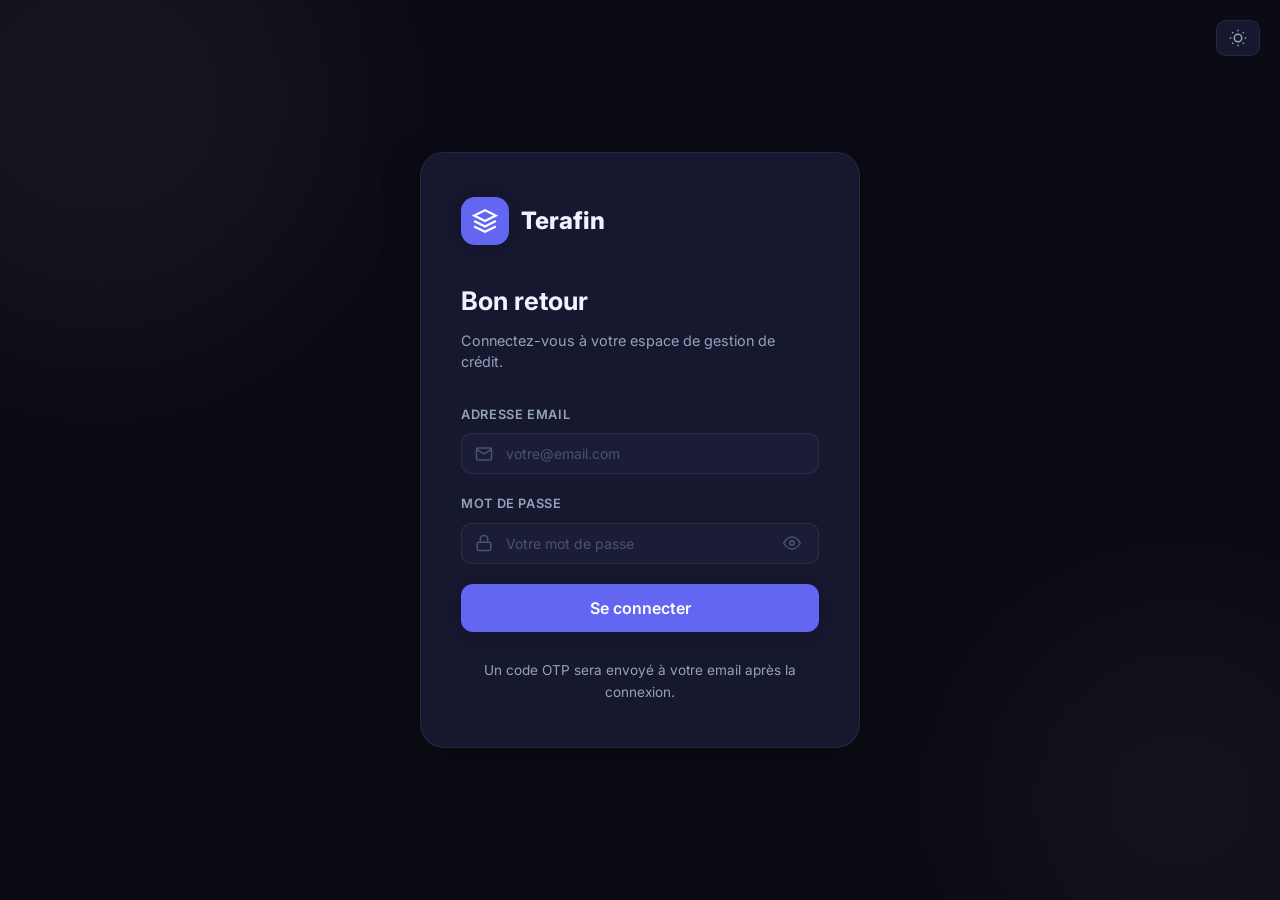
==== commit de8f9b3d: "fix: supprimer toutes les couleurs rgba indigo - couleurs neutres v4" ====
--- a/audit.html
+++ b/audit.html
@@ -5,8 +5,8 @@
     <meta charset="UTF-8" />
     <meta name="viewport" content="width=device-width, initial-scale=1.0" />
     <title>Journal d'Audit — Terafin</title>
-    <link rel="stylesheet" href="styles/main.css?v=2" />
-    <link rel="stylesheet" href="styles/sidebar.css?v=2" />
+    <link rel="stylesheet" href="styles/main.css?v=4" />
+    <link rel="stylesheet" href="styles/sidebar.css?v=4" />
     <style>
         .audit-item {
             display: flex;
@@ -160,10 +160,10 @@
 
     <div id="toast-container"></div>
 
-    <script src="js/auth.js"></script>
-    <script src="js/api.js"></script>
-    <script src="js/shared.js"></script>
-    <script src="js/sidebar.js"></script>
+    <script src="js/auth.js?v=4"></script>
+    <script src="js/api.js?v=4"></script>
+    <script src="js/shared.js?v=4"></script>
+    <script src="js/sidebar.js?v=4"></script>
     <script>
         if (!AUTH.requireRole(['admin', 'superviseur'])) { }
         THEME.init();
--- a/styles/main.css
+++ b/styles/main.css
@@ -10,7 +10,6 @@
   --brand-primary: #6366f1;
   --brand-secondary: #8b5cf6;
   --brand-accent: #06b6d4;
-  --brand-gradient: #6366f1;
 
   /* Status Colors */
   --status-active: #10b981;
@@ -34,7 +33,7 @@
   --shadow-sm: 0 1px 3px rgba(0, 0, 0, .12);
   --shadow-md: 0 4px 16px rgba(0, 0, 0, .18);
   --shadow-lg: 0 8px 40px rgba(0, 0, 0, .24);
-  --shadow-glow: 0 0 24px rgba(99, 102, 241, .35);
+  --shadow-glow: 0 0 24px rgba(0, 0, 0, .2);
 }
 
 /* ── DARK THEME (default) ── */
@@ -46,13 +45,13 @@
   --bg-input: #1a1d35;
   --bg-modal: #12142a;
   --border-color: rgba(255, 255, 255, .07);
-  --border-color-hover: rgba(99, 102, 241, .4);
+  --border-color-hover: rgba(255, 255, 255, .2);
   --text-primary: #f0f2ff;
   --text-secondary: #94a3b8;
   --text-muted: #4a5568;
   --sidebar-bg: #0d0f1f;
-  --sidebar-item-hover: rgba(99, 102, 241, .12);
-  --sidebar-item-active: rgba(99, 102, 241, .2);
+  --sidebar-item-hover: rgba(255, 255, 255, .06);
+  --sidebar-item-active: rgba(255, 255, 255, .1);
   --overlay: rgba(0, 0, 0, .7);
   --glass-bg: rgba(22, 24, 48, .7);
   --glass-border: rgba(255, 255, 255, .08);
@@ -68,17 +67,17 @@
   --bg-card-hover: #f5f6ff;
   --bg-input: #f3f4fd;
   --bg-modal: #ffffff;
-  --border-color: rgba(99, 102, 241, .12);
-  --border-color-hover: rgba(99, 102, 241, .4);
+  --border-color: rgba(0, 0, 0, .1);
+  --border-color-hover: rgba(0, 0, 0, .25);
   --text-primary: #0f1020;
   --text-secondary: #4b5580;
   --text-muted: #9ba3b8;
   --sidebar-bg: #ffffff;
-  --sidebar-item-hover: rgba(99, 102, 241, .08);
-  --sidebar-item-active: rgba(99, 102, 241, .14);
+  --sidebar-item-hover: rgba(0, 0, 0, .04);
+  --sidebar-item-active: rgba(0, 0, 0, .08);
   --overlay: rgba(0, 0, 20, .5);
   --glass-bg: rgba(255, 255, 255, .8);
-  --glass-border: rgba(99, 102, 241, .12);
+  --glass-border: rgba(0, 0, 0, .08);
   --scrollbar-track: #e8eaf8;
   --scrollbar-thumb: #c7cbee;
 }
@@ -252,7 +251,7 @@
 }
 
 .kpi-icon.indigo {
-  background: rgba(99, 102, 241, .15);
+  background: rgba(0, 0, 0, .08);
   color: #6366f1;
 }
 
@@ -325,15 +324,15 @@
 }
 
 .btn-primary {
-  background: var(--brand-gradient);
+  background: var(--brand-primary);
   color: #fff;
-  box-shadow: 0 4px 14px rgba(99, 102, 241, .3);
+  box-shadow: 0 4px 14px rgba(0, 0, 0, .2);
 }
 
 .btn-primary:hover {
   opacity: .9;
   transform: translateY(-2px);
-  box-shadow: 0 6px 20px rgba(99, 102, 241, .45);
+  box-shadow: 0 6px 20px rgba(0, 0, 0, .3);
 }
 
 .btn-secondary {
@@ -528,7 +527,7 @@
 
 .form-control:focus {
   border-color: var(--brand-primary);
-  box-shadow: 0 0 0 3px rgba(99, 102, 241, .15);
+  box-shadow: 0 0 0 3px rgba(0, 0, 0, .1);
 }
 
 .form-control::placeholder {
@@ -636,7 +635,7 @@
 
 .progress-bar-fill {
   height: 100%;
-  background: var(--brand-gradient);
+  background: var(--brand-primary);
   border-radius: 99px;
   transition: width .8s cubic-bezier(.4, 0, .2, 1);
 }
@@ -706,9 +705,8 @@
 
 /* ── Loading States ── */
 .skeleton {
-  background: linear-gradient(90deg, var(--bg-card) 25%, var(--bg-card-hover) 50%, var(--bg-card) 75%);
-  background-size: 200% 100%;
-  animation: shimmer 1.5s infinite;
+  background: var(--bg-card-hover);
+  animation: pulse 1.5s ease-in-out infinite;
   border-radius: 8px;
 }
 
@@ -865,6 +863,18 @@
 }
 
 /* ── Keyframes ── */
+@keyframes pulse {
+
+  0%,
+  100% {
+    opacity: .5;
+  }
+
+  50% {
+    opacity: 1;
+  }
+}
+
 @keyframes slideInRight {
   from {
     transform: translateX(100%);
--- a/styles/sidebar.css
+++ b/styles/sidebar.css
@@ -31,13 +31,13 @@
 .sidebar-brand-logo {
     width: 38px;
     height: 38px;
-    background: var(--brand-gradient);
+    background: var(--brand-primary);
     border-radius: 10px;
     display: flex;
     align-items: center;
     justify-content: center;
     flex-shrink: 0;
-    box-shadow: 0 4px 14px rgba(99, 102, 241, .35);
+    box-shadow: 0 4px 14px rgba(0, 0, 0, .2);
 }
 
 .sidebar-brand-logo svg {
@@ -182,7 +182,7 @@
 .user-avatar {
     width: 36px;
     height: 36px;
-    background: var(--brand-gradient);
+    background: var(--brand-primary);
     border-radius: 10px;
     display: flex;
     align-items: center;
